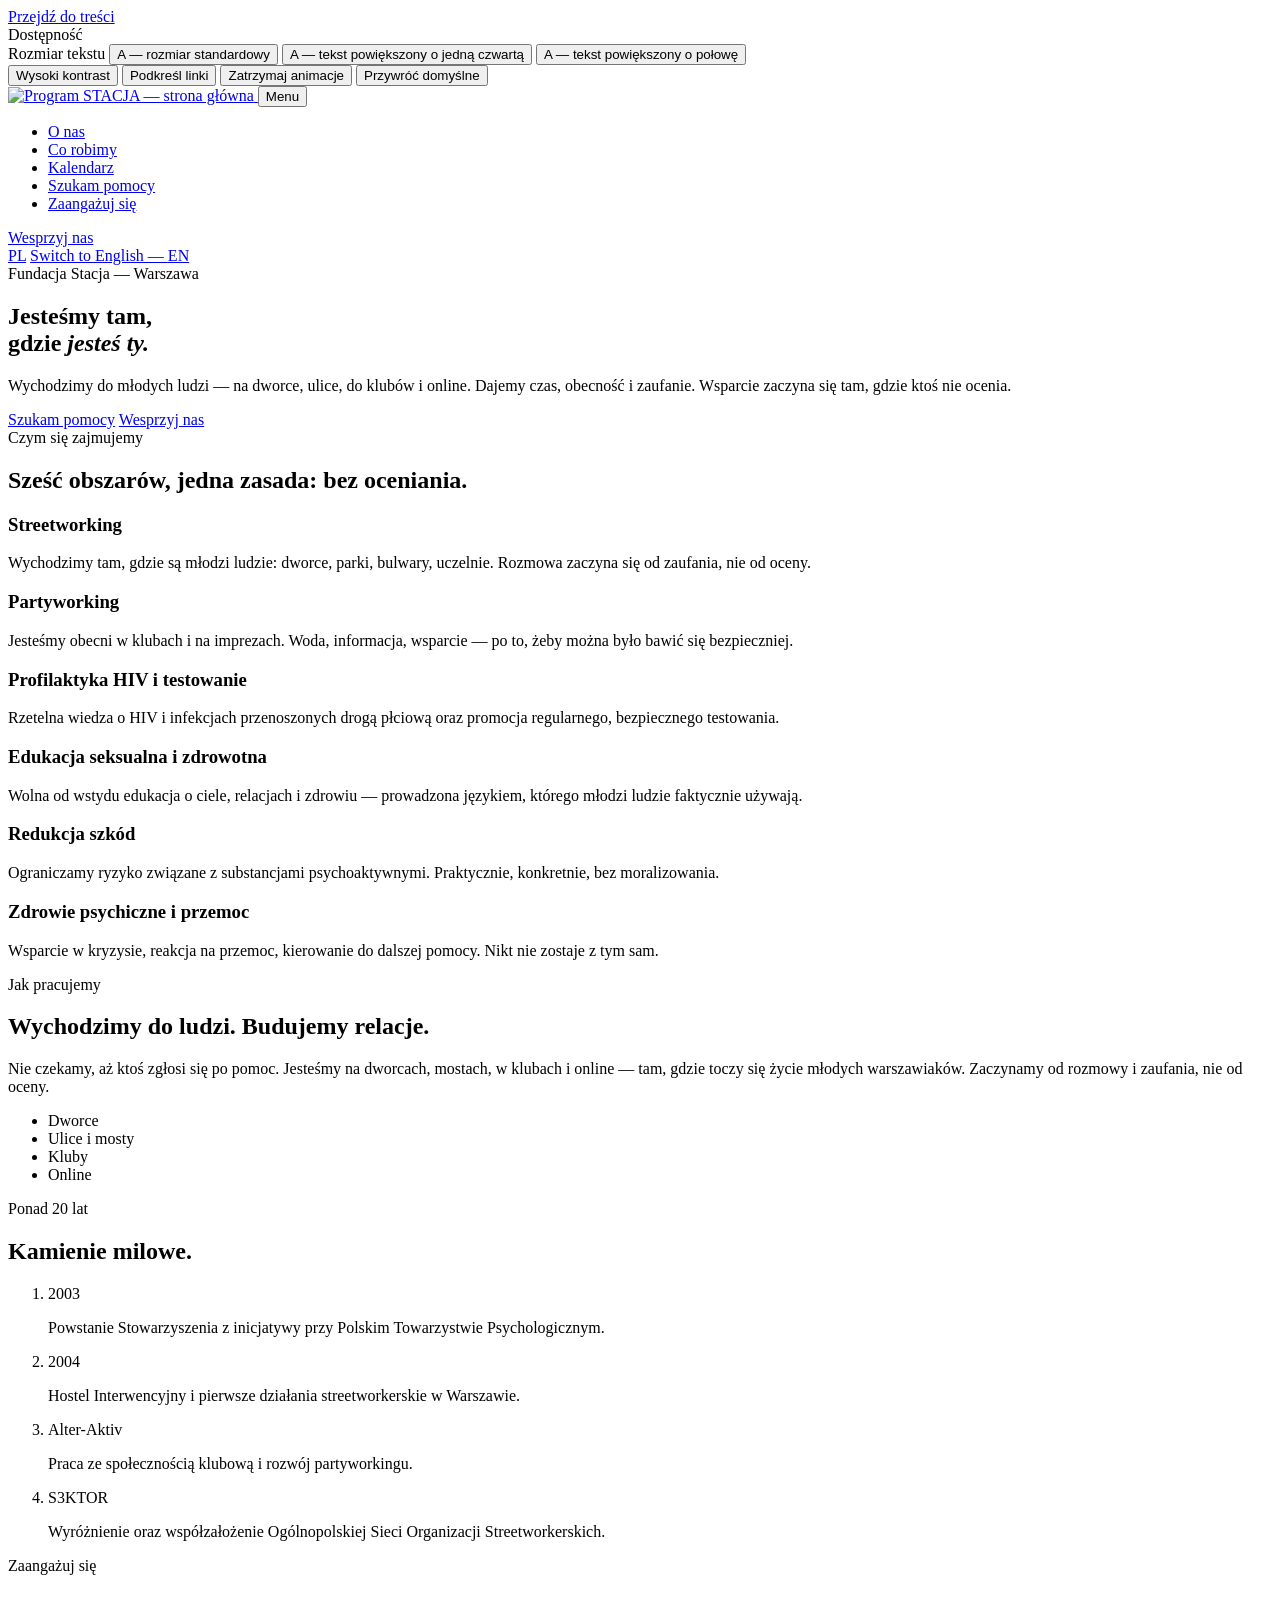
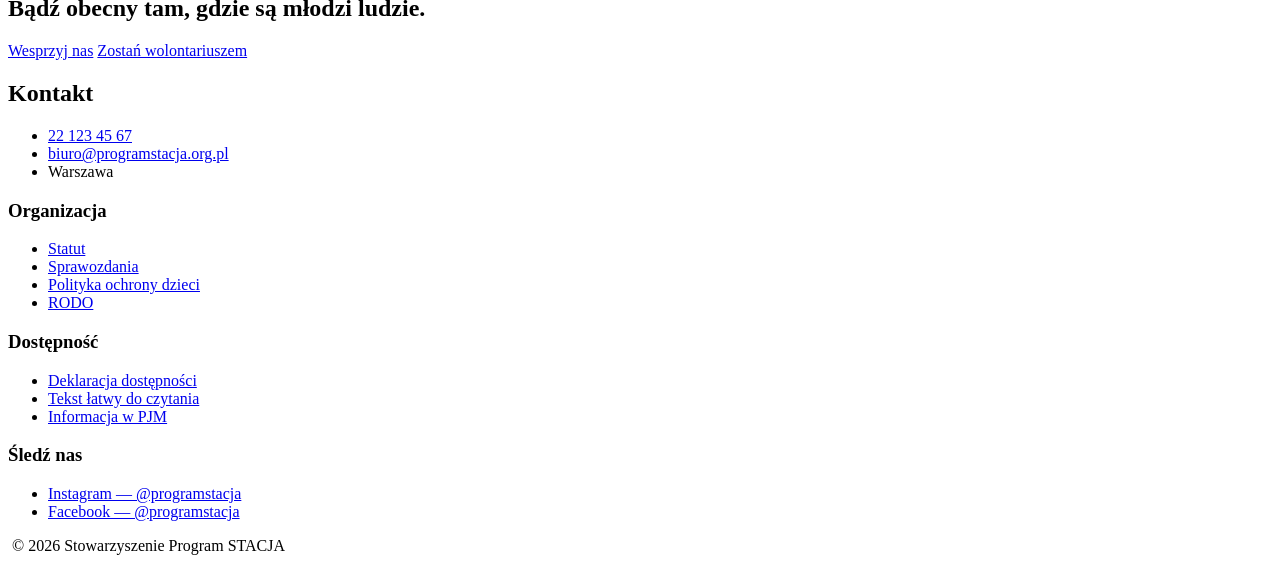
==== index.html @ 79e0caff "Add files via upload" ====
<!DOCTYPE html>
<html lang="pl">
<head>
<meta charset="utf-8">
<meta name="viewport" content="width=device-width, initial-scale=1">
<title>Program STACJA — jesteśmy tam, gdzie jesteś ty</title>
<meta name="description" content="Stowarzyszenie Program STACJA. Streetworking, partyworking i wsparcie młodych ludzi w Warszawie od 2003 roku. Bez oceniania.">
<link rel="stylesheet" href="assets/css/stacja.css">
</head>
<body>

<a class="skip" href="#main">Przejdź do treści</a>

<!-- ===== Pasek dostępności ===== -->
<div class="a11y">
  <div class="a11y__inner">
    <span class="a11y__label" id="a11y-label">Dostępność</span>

    <div class="a11y__group" role="group" aria-labelledby="a11y-size-label">
      <span class="sr-only" id="a11y-size-label">Rozmiar tekstu</span>
      <button type="button" class="a11y__btn a11y__btn--a1" data-a11y-size="1" aria-pressed="true">A<span class="sr-only"> — rozmiar standardowy</span></button>
      <button type="button" class="a11y__btn a11y__btn--a2" data-a11y-size="2" aria-pressed="false">A<span class="sr-only"> — tekst powiększony o jedną czwartą</span></button>
      <button type="button" class="a11y__btn a11y__btn--a3" data-a11y-size="3" aria-pressed="false">A<span class="sr-only"> — tekst powiększony o połowę</span></button>
    </div>

    <div class="a11y__group">
      <button type="button" class="a11y__btn" data-a11y="contrast" aria-pressed="false">Wysoki kontrast</button>
      <button type="button" class="a11y__btn" data-a11y="underline" aria-pressed="false">Podkreśl linki</button>
      <button type="button" class="a11y__btn" data-a11y="motion" aria-pressed="false">Zatrzymaj animacje</button>
      <button type="button" class="a11y__btn" data-a11y="reset">Przywróć domyślne</button>
    </div>
  </div>
</div>

<!-- ===== Nawigacja ===== -->
<header>
<nav class="nav" aria-label="Nawigacja główna">
  <div class="nav__inner">
    <a class="nav__brand" href="index.html">
      <img src="assets/img/logo-stacja.png" alt="Program STACJA — strona główna">
    </a>

    <button type="button" class="nav__toggle" aria-expanded="false" aria-controls="nav-panel">
      <span class="bars" aria-hidden="true"></span>
      <span class="nav__toggle-text">Menu</span>
    </button>

    <div class="nav__panel" id="nav-panel">
      <ul class="nav__list">
        <li><a class="nav__link" href="index.html" aria-current="page">O nas</a></li>
        <li><a class="nav__link" href="index.html#obszary">Co robimy</a></li>
        <li><a class="nav__link" href="kalendarz.html">Kalendarz</a></li>
        <li><a class="nav__link" href="szukam-pomocy.html">Szukam pomocy</a></li>
        <li><a class="nav__link" href="wesprzyj.html">Zaangażuj się</a></li>
      </ul>
      <div class="nav__extras">
        <a class="btn btn--fill" href="wesprzyj.html">Wesprzyj nas</a>
        <div class="lang">
          <a href="#" aria-current="true" lang="pl">PL</a>
          <a href="#" lang="en" hreflang="en"><span class="sr-only">Switch to English — </span>EN</a>
        </div>
      </div>
    </div>
  </div>
</nav>
</header>

<main id="main">

<!-- ===== Hero ===== -->
<section class="hero">
  <div class="hero__media">
    <div class="hero__photo" role="img" aria-label="Portret młodej osoby patrzącej w bok"></div>
    <div class="hero__fade" aria-hidden="true"></div>
  </div>
  <div class="hero__inner">
    <div class="hero__text">
      <span class="eyebrow eyebrow--on-dark">Fundacja Stacja — Warszawa</span>
      <h1>Jesteśmy tam,<br>gdzie <em>jesteś&nbsp;ty.</em></h1>
      <p class="hero__lead">Wychodzimy do młodych ludzi — na dworce, ulice, do klubów i online. Dajemy czas, obecność i zaufanie. Wsparcie zaczyna się tam, gdzie ktoś nie ocenia.</p>
      <div class="hero__cta">
        <a class="btn btn--fill btn--lg" href="szukam-pomocy.html">Szukam pomocy</a>
        <a class="btn btn--ghost-dark btn--lg" href="wesprzyj.html">Wesprzyj nas</a>
      </div>
    </div>
  </div>
</section>

<!-- ===== Obszary działań ===== -->
<section class="section" id="obszary" aria-labelledby="obszary-h">
  <div class="wrap">
    <div class="section__head">
      <span class="eyebrow">Czym się zajmujemy</span>
      <h2 id="obszary-h">Sześć obszarów, jedna zasada: bez oceniania.</h2>
    </div>

    <div class="rows">
      <article class="row">
        <h3>Streetworking</h3>
        <p>Wychodzimy tam, gdzie są młodzi ludzie: dworce, parki, bulwary, uczelnie. Rozmowa zaczyna się od zaufania, nie od oceny.</p>
      </article>
      <article class="row">
        <h3>Partyworking</h3>
        <p>Jesteśmy obecni w klubach i na imprezach. Woda, informacja, wsparcie — po to, żeby można było bawić się bezpieczniej.</p>
      </article>
      <article class="row">
        <h3>Profilaktyka HIV i testowanie</h3>
        <p>Rzetelna wiedza o HIV i infekcjach przenoszonych drogą płciową oraz promocja regularnego, bezpiecznego testowania.</p>
      </article>
      <article class="row">
        <h3>Edukacja seksualna i zdrowotna</h3>
        <p>Wolna od wstydu edukacja o ciele, relacjach i zdrowiu — prowadzona językiem, którego młodzi ludzie faktycznie używają.</p>
      </article>
      <article class="row">
        <h3>Redukcja szkód</h3>
        <p>Ograniczamy ryzyko związane z substancjami psychoaktywnymi. Praktycznie, konkretnie, bez moralizowania.</p>
      </article>
      <article class="row">
        <h3>Zdrowie psychiczne i przemoc</h3>
        <p>Wsparcie w kryzysie, reakcja na przemoc, kierowanie do dalszej pomocy. Nikt nie zostaje z tym sam.</p>
      </article>
    </div>
  </div>
</section>

<!-- ===== Jak pracujemy ===== -->
<section class="band" aria-labelledby="jak-h">
  <div class="band__photo" role="img" aria-label="Edukatorzy STACJI podczas pracy w terenie na moście, w tle panorama Warszawy"></div>
  <div class="band__veil" aria-hidden="true"></div>
  <div class="band__inner">
    <div class="band__plate">
      <span class="eyebrow eyebrow--on-dark">Jak pracujemy</span>
      <h2 id="jak-h">Wychodzimy do ludzi. Budujemy relacje.</h2>
      <p>Nie czekamy, aż ktoś zgłosi się po pomoc. Jesteśmy na dworcach, mostach, w klubach i online — tam, gdzie toczy się życie młodych warszawiaków. Zaczynamy od rozmowy i zaufania, nie od oceny.</p>
      <ul class="tags" aria-label="Miejsca, w których pracujemy">
        <li class="tag">Dworce</li>
        <li class="tag">Ulice i mosty</li>
        <li class="tag">Kluby</li>
        <li class="tag">Online</li>
      </ul>
    </div>
  </div>
</section>

<!-- ===== Ponad 20 lat ===== -->
<section class="section section--warm" aria-labelledby="lata-h">
  <div class="wrap">
    <div class="section__head">
      <span class="eyebrow">Ponad 20 lat</span>
      <h2 id="lata-h">Kamienie milowe.</h2>
    </div>
    <ol class="stats">
      <li class="stat">
        <div class="stat__n">2003</div>
        <p class="stat__d">Powstanie Stowarzyszenia z inicjatywy przy Polskim Towarzystwie Psychologicznym.</p>
      </li>
      <li class="stat">
        <div class="stat__n">2004</div>
        <p class="stat__d">Hostel Interwencyjny i pierwsze działania streetworkerskie w Warszawie.</p>
      </li>
      <li class="stat">
        <div class="stat__n">Alter-Aktiv</div>
        <p class="stat__d">Praca ze społecznością klubową i rozwój partyworkingu.</p>
      </li>
      <li class="stat">
        <div class="stat__n">S3KTOR</div>
        <p class="stat__d">Wyróżnienie oraz współzałożenie Ogólnopolskiej Sieci Organizacji Streetworkerskich.</p>
      </li>
    </ol>
  </div>
</section>

<!-- ===== CTA ===== -->
<section class="section cta" aria-labelledby="cta-h">
  <div class="wrap">
    <span class="eyebrow">Zaangażuj się</span>
    <h2 id="cta-h">Bądź obecny tam, gdzie są młodzi ludzie.</h2>
    <div class="hero__cta">
      <a class="btn btn--fill btn--lg" href="wesprzyj.html">Wesprzyj nas</a>
      <a class="btn btn--ghost btn--lg" href="wesprzyj.html#wolontariat">Zostań wolontariuszem</a>
    </div>
  </div>
</section>

</main>

<!-- ===== Stopka ===== -->
<footer class="foot">
  <div class="wrap">
    <div class="foot__grid">
      <div>
        <h2>Kontakt</h2>
        <ul class="foot__links">
          <li><a href="tel:+48221234567">22 123 45 67</a></li>
          <li><a href="mailto:biuro@programstacja.org.pl">biuro@programstacja.org.pl</a></li>
          <li>Warszawa</li>
        </ul>
      </div>
      <div>
        <h3>Organizacja</h3>
        <ul class="foot__links">
          <li><a href="#">Statut</a></li>
          <li><a href="#">Sprawozdania</a></li>
          <li><a href="#">Polityka ochrony dzieci</a></li>
          <li><a href="#">RODO</a></li>
        </ul>
      </div>
      <div>
        <h3>Dostępność</h3>
        <ul class="foot__links">
          <li><a href="#">Deklaracja dostępności</a></li>
          <li><a href="szukam-pomocy.html#etr">Tekst łatwy do czytania</a></li>
          <li><a href="szukam-pomocy.html#pjm">Informacja w PJM</a></li>
        </ul>
      </div>
      <div>
        <h3>Śledź nas</h3>
        <ul class="foot__links">
          <li><a href="#">Instagram — @programstacja</a></li>
          <li><a href="#">Facebook — @programstacja</a></li>
        </ul>
      </div>
    </div>

    <div class="foot__bar">
      <img class="foot__logo" src="assets/img/logo-stacja.png" alt="">
      <span>© 2026 Stowarzyszenie Program STACJA</span>
    </div>
  </div>
</footer>

<script src="assets/js/stacja.js"></script>
</body>
</html>
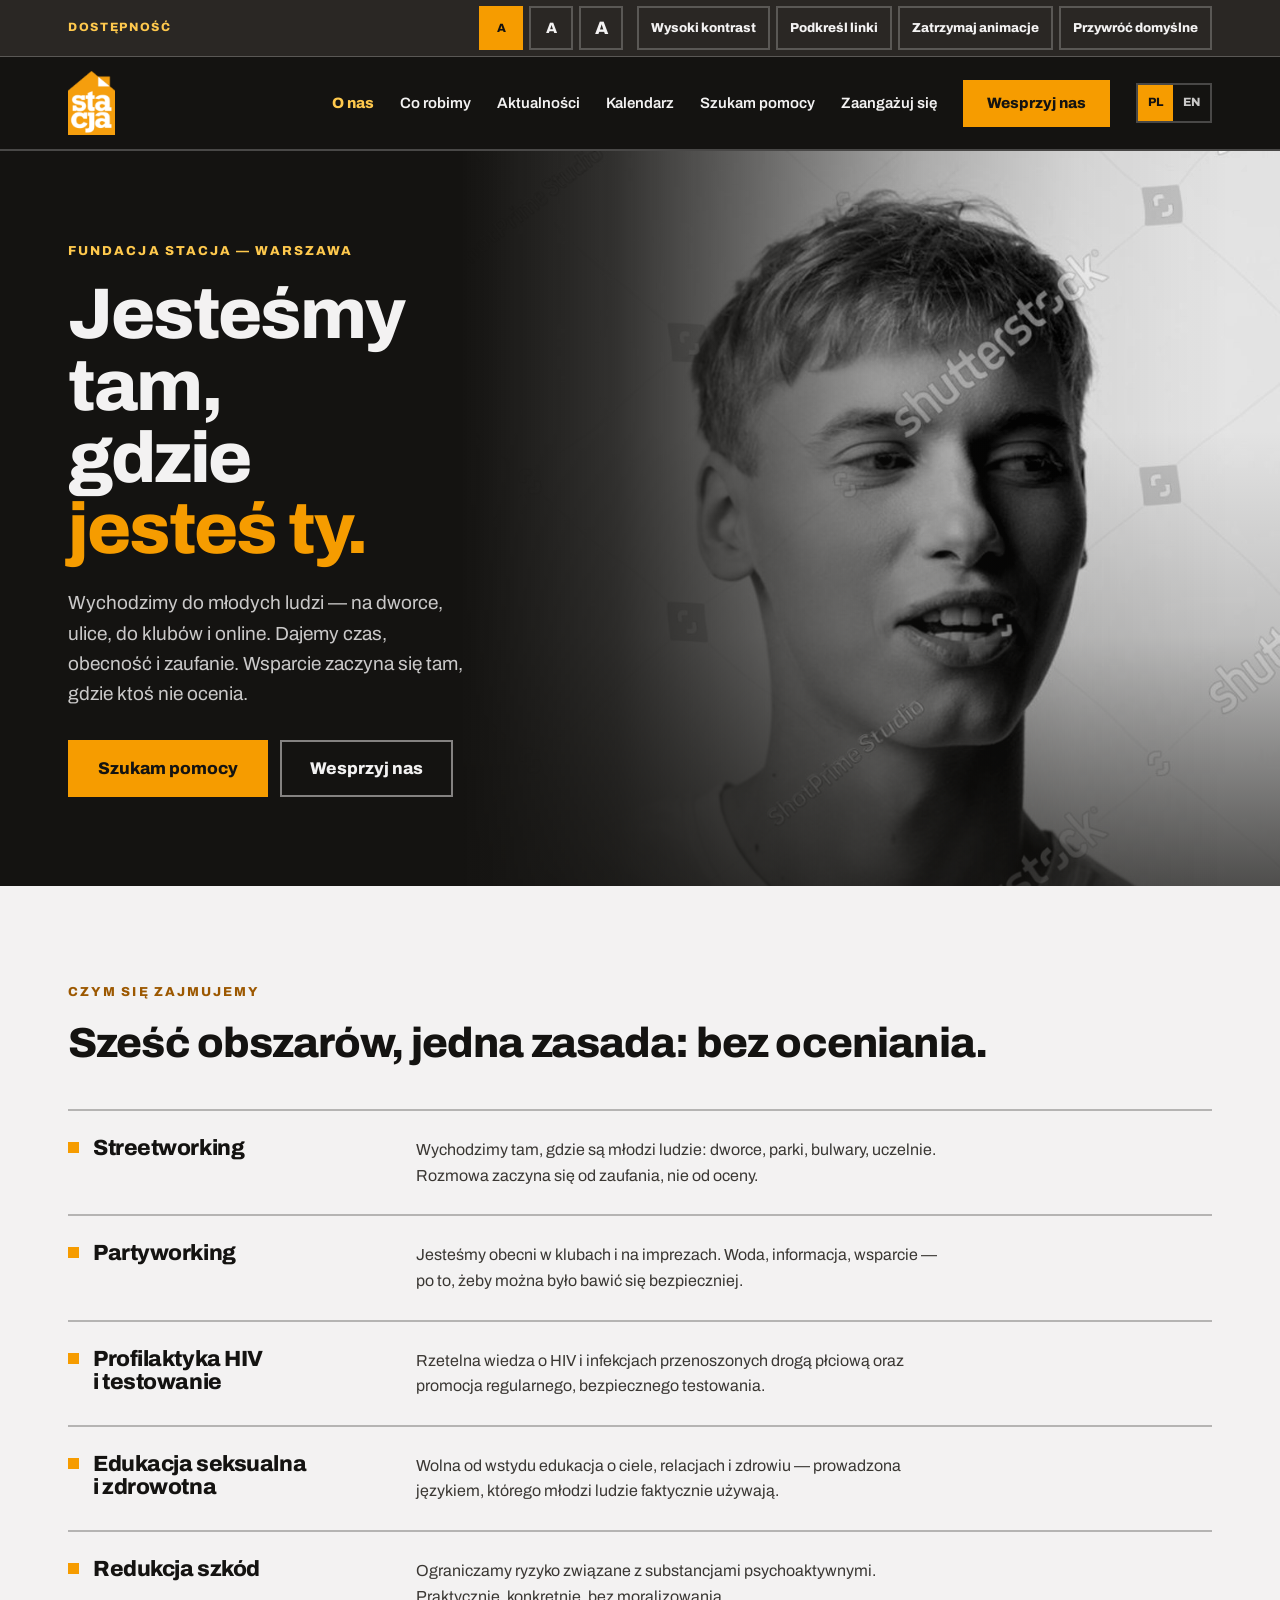
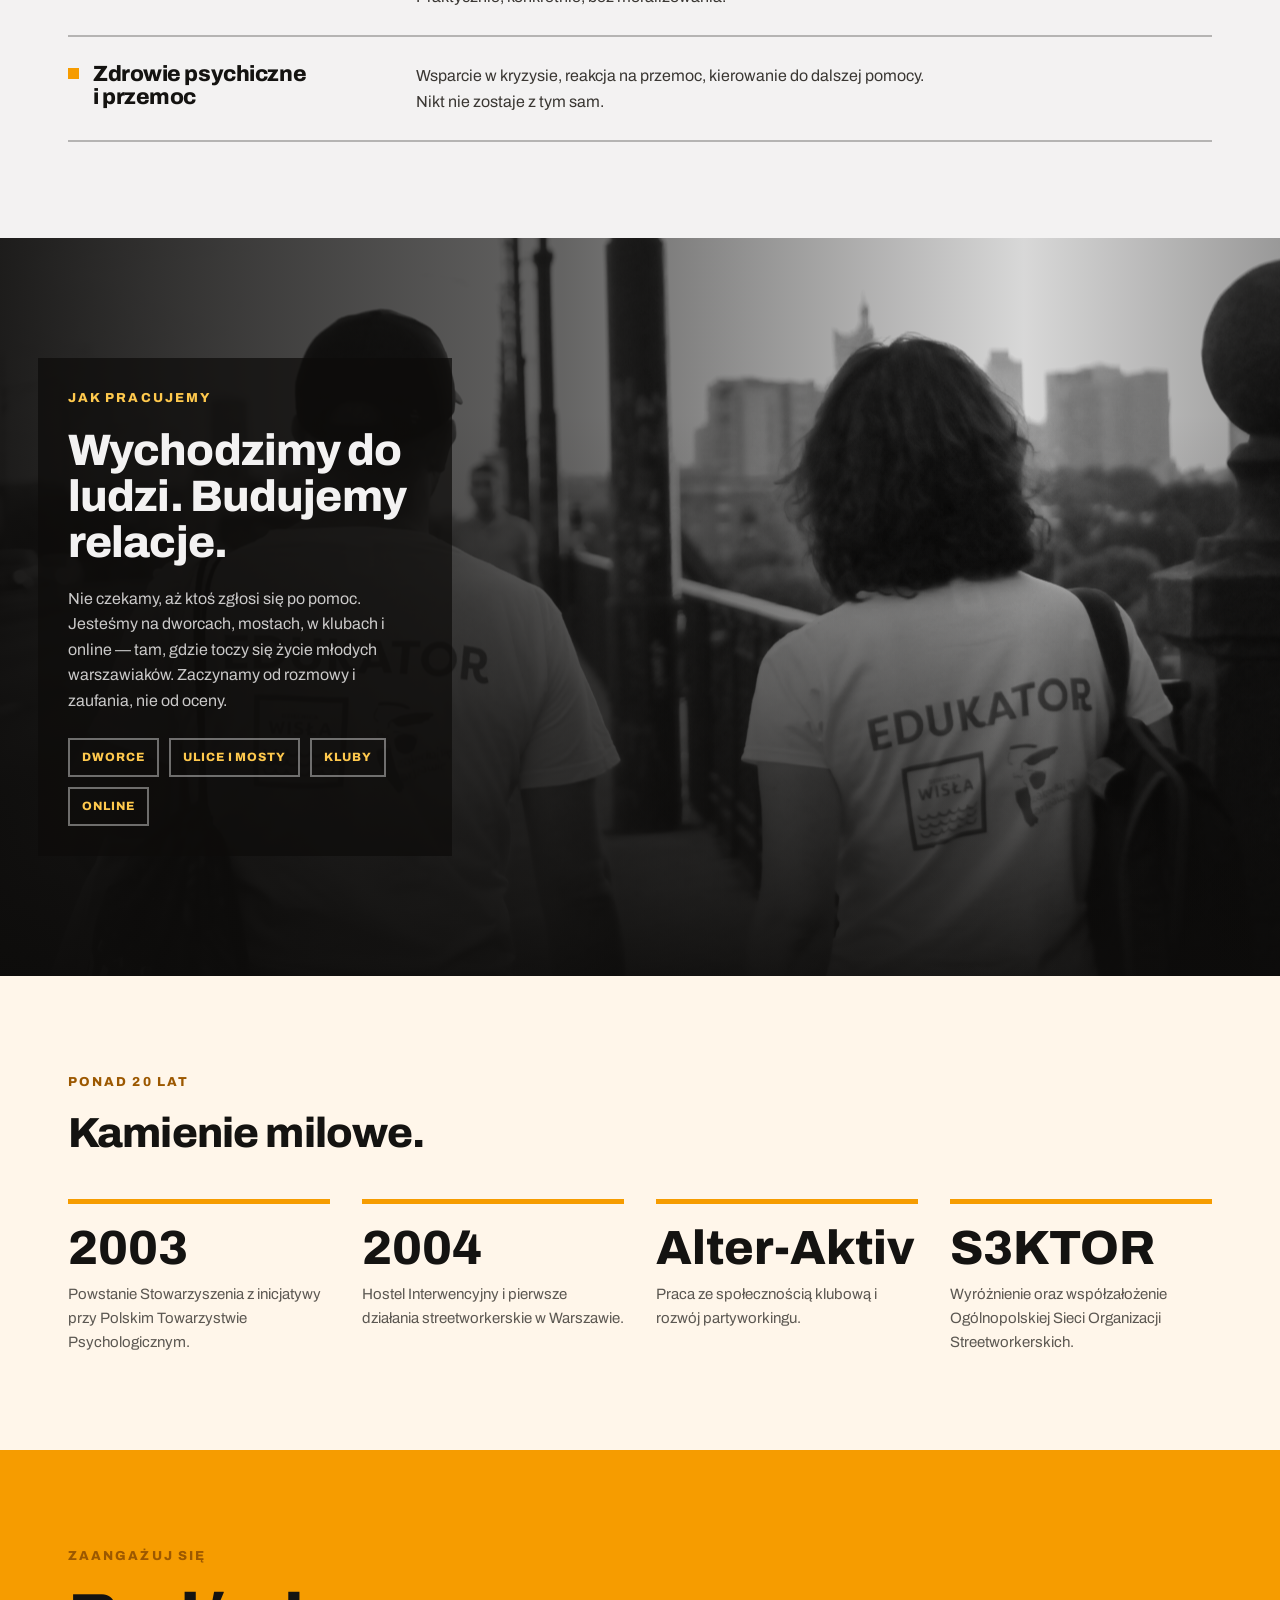
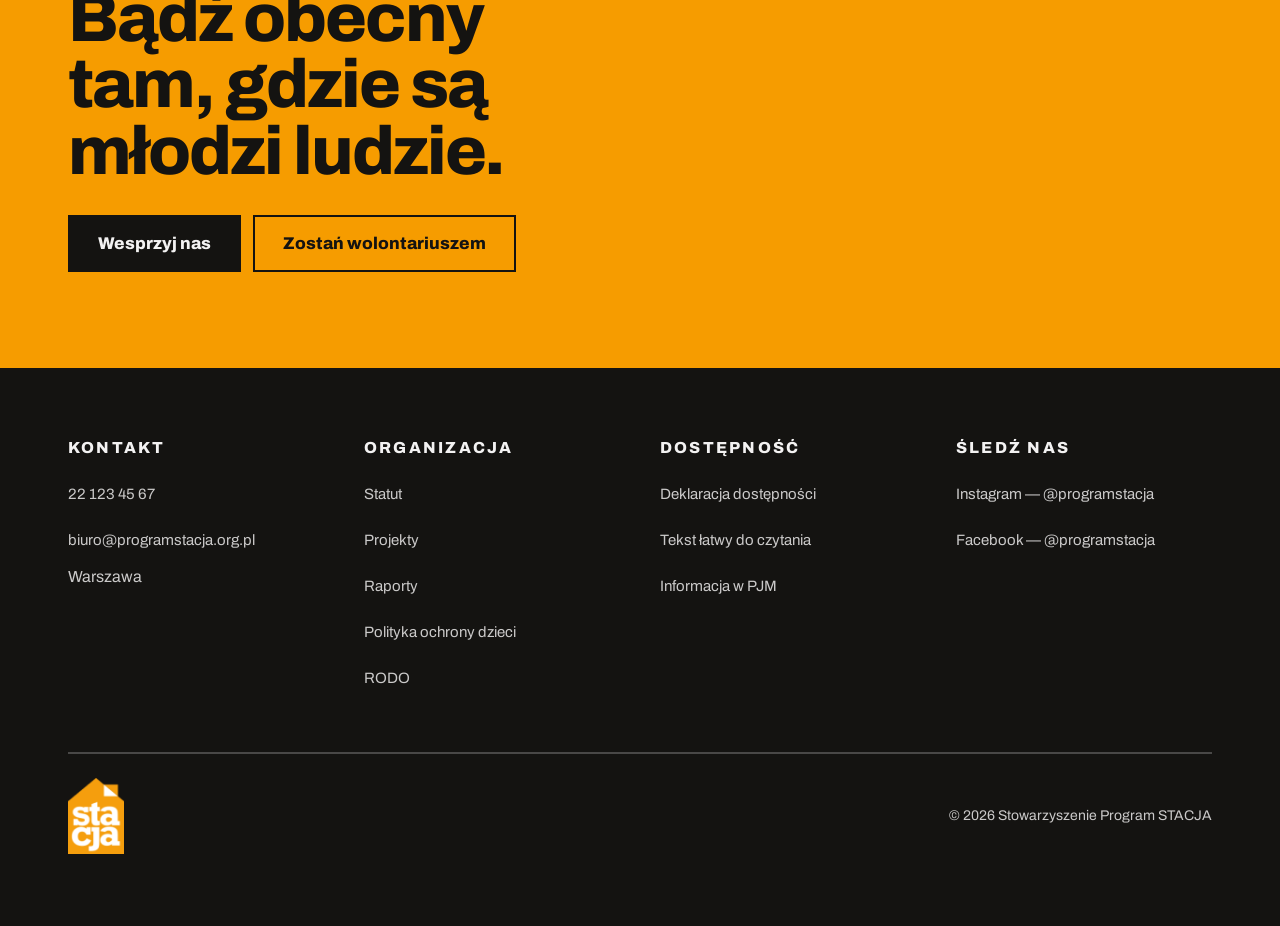
==== commit 18bbb15b: "Aktualnosci, Raporty i Projekty w stopce, stabilna wysokosc hero" ====
--- a/index.html
+++ b/index.html
@@ -49,6 +49,7 @@
       <ul class="nav__list">
         <li><a class="nav__link" href="index.html" aria-current="page">O nas</a></li>
         <li><a class="nav__link" href="index.html#obszary">Co robimy</a></li>
+        <li><a class="nav__link" href="aktualnosci.html">Aktualności</a></li>
         <li><a class="nav__link" href="kalendarz.html">Kalendarz</a></li>
         <li><a class="nav__link" href="szukam-pomocy.html">Szukam pomocy</a></li>
         <li><a class="nav__link" href="wesprzyj.html">Zaangażuj się</a></li>
@@ -200,7 +201,8 @@
         <h3>Organizacja</h3>
         <ul class="foot__links">
           <li><a href="#">Statut</a></li>
-          <li><a href="#">Sprawozdania</a></li>
+          <li><a href="#">Projekty</a></li>
+          <li><a href="#">Raporty</a></li>
           <li><a href="#">Polityka ochrony dzieci</a></li>
           <li><a href="#">RODO</a></li>
         </ul>
--- a/assets/css/stacja.css
+++ b/assets/css/stacja.css
@@ -0,0 +1,663 @@
+@font-face{font-family:'Archivo';font-style:normal;font-weight:400;font-display:swap;src:url([data-uri]) format('woff2');unicode-range:U+0100-02BA,U+0304-0308,U+0329,U+1E00-1E9F,U+1EF2-1EFF,U+2020,U+20A0-20AB,U+2113,U+2C60-2C7F,U+A720-A7FF;}
+@font-face{font-family:'Archivo';font-style:normal;font-weight:400;font-display:swap;src:url([data-uri]) format('woff2');unicode-range:U+0000-00FF,U+0131,U+0152-0153,U+02BB-02BC,U+2000-206F,U+2074,U+20AC,U+2122,U+2191,U+2193,U+2212,U+2215;}
+@font-face{font-family:'Archivo';font-style:normal;font-weight:600;font-display:swap;src:url([data-uri]) format('woff2');unicode-range:U+0100-02BA,U+0304-0308,U+0329,U+1E00-1E9F,U+1EF2-1EFF,U+2020,U+20A0-20AB,U+2113,U+2C60-2C7F,U+A720-A7FF;}
+@font-face{font-family:'Archivo';font-style:normal;font-weight:600;font-display:swap;src:url([data-uri]) format('woff2');unicode-range:U+0000-00FF,U+0131,U+0152-0153,U+02BB-02BC,U+2000-206F,U+2074,U+20AC,U+2122,U+2191,U+2193,U+2212,U+2215;}
+@font-face{font-family:'Archivo';font-style:normal;font-weight:800;font-display:swap;src:url([data-uri]) format('woff2');unicode-range:U+0100-02BA,U+0304-0308,U+0329,U+1E00-1E9F,U+1EF2-1EFF,U+2020,U+20A0-20AB,U+2113,U+2C60-2C7F,U+A720-A7FF;}
+@font-face{font-family:'Archivo';font-style:normal;font-weight:800;font-display:swap;src:url([data-uri]) format('woff2');unicode-range:U+0000-00FF,U+0131,U+0152-0153,U+02BB-02BC,U+2000-206F,U+2074,U+20AC,U+2122,U+2191,U+2193,U+2212,U+2215;}
+
+@charset "UTF-8";
+/* ==========================================================================
+   Program STACJA — arkusz główny
+   Kierunek 2a: ciemny hero na zdjęciu, siatka Modernist, akcent z logo.
+   Kolory wyprowadzone z logo: #F69C00.
+   ========================================================================== */
+
+/* --------------------------------------------------------------------------
+   1. TOKENY
+   -------------------------------------------------------------------------- */
+:root {
+  /* Neutralne */
+  --ink:        #141311;
+  --ink-soft:   #2A2724;
+  --paper:      #F3F2F2;
+  --paper-warm: #FFF6EA;
+
+  /* Marka — wyprowadzone z logo #F69C00 */
+  --brand:      #F69C00; /* wypełnienia; ciemny tekst na nim = 8,67:1 */
+  --brand-deep: #9C5800; /* tekst na jasnym tle = 4,94:1 */
+  --brand-lift: #FFC94D; /* tekst na ciemnym tle = 12,3:1 */
+  --brand-hi:   #FFB338; /* hover na wypełnieniach */
+
+  /* Tekst */
+  --tx-strong:  var(--ink);
+  --tx-body:    #3A3733;
+  --tx-quiet:   #5C5852;
+  --tx-on-dark: #F3F2F2;
+  --tx-on-dark-quiet: rgba(243,242,242,.82);
+
+  /* Linie */
+  --rule:       rgba(20,19,17,.28);
+  --rule-soft:  rgba(20,19,17,.14);
+  --rule-dark:  rgba(243,242,242,.24);
+
+  /* Typografia */
+  --font: "Archivo", ui-sans-serif, system-ui, "Segoe UI", Roboto, sans-serif;
+  --scale: 1; /* sterowane paskiem dostępności */
+
+  /* Rytm */
+  --gutter: clamp(20px, 5vw, 48px);
+  --section-y: clamp(56px, 9vw, 96px);
+  --maxw: 1240px;
+
+  /* Focus */
+  --focus: var(--brand-lift);
+  --focus-dark: var(--brand-deep);
+}
+
+/* --------------------------------------------------------------------------
+   2. RESET / BAZA
+   -------------------------------------------------------------------------- */
+*, *::before, *::after { box-sizing: border-box; }
+
+html {
+  font-size: calc(100% * var(--scale));
+  -webkit-text-size-adjust: 100%;
+  scroll-behavior: smooth;
+}
+
+body {
+  margin: 0;
+  background: var(--paper);
+  color: var(--tx-body);
+  font-family: var(--font);
+  font-size: 1rem;
+  line-height: 1.6;
+  font-synthesis-weight: none;
+  -webkit-font-smoothing: antialiased;
+}
+
+img { max-width: 100%; display: block; height: auto; }
+
+h1, h2, h3, h4 {
+  color: var(--tx-strong);
+  font-weight: 800;
+  letter-spacing: -.02em;
+  line-height: 1.05;
+  margin: 0;
+  text-wrap: balance;
+}
+
+p { margin: 0; text-wrap: pretty; }
+
+a { color: var(--brand-deep); }
+
+.wrap { max-width: var(--maxw); margin-inline: auto; padding-inline: var(--gutter); }
+
+/* --------------------------------------------------------------------------
+   3. DOSTĘPNOŚĆ — fundament
+   -------------------------------------------------------------------------- */
+
+/* Widoczny focus. Na jasnym tle ciemny, na ciemnym jasny. */
+:where(a, button, input, select, textarea, summary, [tabindex]):focus-visible {
+  outline: 3px solid var(--focus-dark);
+  outline-offset: 3px;
+  border-radius: 2px;
+}
+.is-dark :where(a, button, input, select, textarea, summary, [tabindex]):focus-visible,
+.hero :where(a, button):focus-visible {
+  outline-color: var(--focus);
+}
+
+/* Link pomijający nawigację — pierwszy Tab na stronie. */
+.skip {
+  position: absolute;
+  left: var(--gutter);
+  top: -100px;
+  z-index: 999;
+  background: var(--ink);
+  color: var(--tx-on-dark);
+  font-weight: 800;
+  padding: 14px 20px;
+  text-decoration: none;
+  transition: top .15s ease;
+}
+.skip:focus { top: 12px; }
+
+/* Treść tylko dla czytników ekranu. */
+.sr-only {
+  position: absolute !important;
+  width: 1px; height: 1px;
+  padding: 0; margin: -1px;
+  overflow: hidden;
+  clip: rect(0 0 0 0);
+  clip-path: inset(50%);
+  white-space: nowrap;
+  border: 0;
+}
+
+/* Minimalny cel dotykowy 44×44 wg WCAG 2.5.8. */
+.btn, .nav__link, .a11y__btn, .nav__toggle, .foot__links a {
+  min-height: 44px;
+  display: inline-flex;
+  align-items: center;
+}
+
+/* Ograniczenie ruchu — systemowe i z paska dostępności. */
+@media (prefers-reduced-motion: reduce) {
+  *, *::before, *::after {
+    animation-duration: .001ms !important;
+    animation-iteration-count: 1 !important;
+    transition-duration: .001ms !important;
+    scroll-behavior: auto !important;
+  }
+}
+body.no-motion *, body.no-motion *::before, body.no-motion *::after {
+  animation: none !important;
+  transition: none !important;
+  scroll-behavior: auto !important;
+}
+
+/* Podkreślanie wszystkich linków w treści. */
+body.underline-links a { text-decoration: underline !important; text-underline-offset: 3px; }
+
+/* --------------------------------------------------------------------------
+   4. TRYB WYSOKIEGO KONTRASTU (czarno-żółty, standard PL)
+   -------------------------------------------------------------------------- */
+body.contrast {
+  --ink: #000000;
+  --ink-soft: #000000;
+  --paper: #000000;
+  --paper-warm: #000000;
+  --brand: #FFFF00;
+  --brand-deep: #FFFF00;
+  --brand-lift: #FFFF00;
+  --brand-hi: #FFFFFF;
+  --tx-strong: #FFFF00;
+  --tx-body: #FFFFFF;
+  --tx-quiet: #FFFFFF;
+  --tx-on-dark: #FFFFFF;
+  --tx-on-dark-quiet: #FFFFFF;
+  --rule: #FFFF00;
+  --rule-soft: #FFFF00;
+  --rule-dark: #FFFF00;
+  --focus: #FFFFFF;
+  --focus-dark: #FFFFFF;
+  background: #000;
+}
+body.contrast .hero__photo,
+body.contrast .band__photo { display: none; }
+body.contrast .hero__veil,
+body.contrast .band__veil { background: #000 !important; }
+body.contrast .btn--fill { background: #FFFF00; color: #000; border-color: #FFFF00; }
+body.contrast .btn--ghost { color: #FFFF00; border-color: #FFFF00; }
+body.contrast img { filter: none; }
+body.contrast .card,
+body.contrast .step,
+body.contrast .help { background: #000; border: 2px solid #FFFF00; }
+
+/* --------------------------------------------------------------------------
+   5. PASEK DOSTĘPNOŚCI
+   -------------------------------------------------------------------------- */
+.a11y {
+  background: var(--ink-soft);
+  color: var(--tx-on-dark);
+  border-bottom: 1px solid var(--rule-dark);
+}
+.a11y__inner {
+  max-width: var(--maxw);
+  margin-inline: auto;
+  padding: 6px var(--gutter);
+  display: flex;
+  align-items: center;
+  gap: 8px 14px;
+  flex-wrap: wrap;
+}
+.a11y__label {
+  font-size: .75rem;
+  letter-spacing: .14em;
+  text-transform: uppercase;
+  font-weight: 800;
+  color: var(--brand-lift);
+  margin-right: auto;
+}
+.a11y__group { display: flex; gap: 6px; align-items: center; }
+.a11y__btn {
+  background: transparent;
+  color: var(--tx-on-dark);
+  border: 2px solid var(--rule-dark);
+  font: 700 .8125rem/1 var(--font);
+  padding: 8px 12px;
+  cursor: pointer;
+  min-width: 44px;
+  justify-content: center;
+}
+.a11y__btn:hover { border-color: var(--brand-lift); color: var(--brand-lift); }
+.a11y__btn[aria-pressed="true"] {
+  background: var(--brand);
+  border-color: var(--brand);
+  color: var(--ink);
+}
+.a11y__btn--a1 { font-size: .75rem; }
+.a11y__btn--a2 { font-size: .9375rem; }
+.a11y__btn--a3 { font-size: 1.125rem; }
+
+/* --------------------------------------------------------------------------
+   6. NAWIGACJA
+   -------------------------------------------------------------------------- */
+.nav {
+  background: var(--ink);
+  border-bottom: 2px solid var(--rule-dark);
+  position: relative;
+  z-index: 20;
+}
+.nav__inner {
+  max-width: var(--maxw);
+  margin-inline: auto;
+  padding: 14px var(--gutter);
+  display: flex;
+  align-items: center;
+  gap: 8px 26px;
+}
+.nav__brand { margin-right: auto; display: flex; align-items: center; }
+.nav__brand img { height: 64px; width: auto; }
+.nav__list {
+  display: flex;
+  align-items: center;
+  gap: 26px;
+  list-style: none;
+  margin: 0;
+  padding: 0;
+}
+.nav__link {
+  color: var(--tx-on-dark);
+  text-decoration: none;
+  font-size: .9375rem;
+  font-weight: 600;
+}
+.nav__link:hover { color: var(--brand-lift); text-decoration: underline; text-underline-offset: 5px; }
+.nav__link[aria-current="page"] {
+  color: var(--brand-lift);
+  font-weight: 800;
+}
+.lang {
+  display: flex;
+  border: 2px solid var(--rule-dark);
+  font-weight: 800;
+  font-size: .75rem;
+}
+.lang a { padding: 8px 10px; text-decoration: none; color: var(--tx-on-dark-quiet); }
+.lang a[aria-current="true"] { background: var(--brand); color: var(--ink); }
+.nav__toggle {
+  display: none;
+  background: transparent;
+  border: 2px solid var(--rule-dark);
+  color: var(--tx-on-dark);
+  font: 800 .875rem/1 var(--font);
+  padding: 10px 14px;
+  cursor: pointer;
+  gap: 10px;
+}
+.nav__toggle .bars { width: 18px; height: 2px; background: currentColor; box-shadow: 0 6px 0 currentColor, 0 -6px 0 currentColor; }
+
+@media (max-width: 900px) {
+  .nav__toggle { display: inline-flex; }
+  .nav__panel {
+    display: none;
+    position: absolute;
+    inset-inline: 0;
+    top: 100%;
+    background: var(--ink);
+    border-bottom: 2px solid var(--rule-dark);
+    padding: 8px var(--gutter) 24px;
+  }
+  .nav__panel.open { display: block; }
+  .nav__list { flex-direction: column; align-items: stretch; gap: 0; }
+  .nav__list li { border-top: 1px solid var(--rule-dark); }
+  .nav__link { padding: 14px 0; width: 100%; font-size: 1.0625rem; }
+  .nav__extras { display: flex; gap: 14px; align-items: center; margin-top: 20px; flex-wrap: wrap; }
+}
+@media (min-width: 901px) {
+  .nav__panel { display: contents; }
+  .nav__extras { display: contents; }
+}
+
+/* --------------------------------------------------------------------------
+   7. PRZYCISKI
+   -------------------------------------------------------------------------- */
+.btn {
+  font: 800 .9375rem/1 var(--font);
+  padding: 14px 22px;
+  text-decoration: none;
+  border: 2px solid transparent;
+  cursor: pointer;
+  transition: background .15s ease, color .15s ease, border-color .15s ease;
+}
+.btn--fill { background: var(--brand); color: var(--ink); border-color: var(--brand); }
+.btn--fill:hover { background: var(--brand-hi); border-color: var(--brand-hi); }
+.btn--ghost-dark { background: transparent; color: var(--tx-on-dark); border-color: rgba(243,242,242,.5); }
+.btn--ghost-dark:hover { border-color: var(--brand-lift); color: var(--brand-lift); }
+.btn--ghost { background: transparent; color: var(--ink); border-color: var(--ink); }
+.btn--ghost:hover { background: var(--ink); color: var(--paper); }
+.btn--lg { font-size: 1.0625rem; padding: 18px 28px; }
+
+/* --------------------------------------------------------------------------
+   8. HERO — zdjęcie na całą szerokość, miękkie zejście w czerń
+   -------------------------------------------------------------------------- */
+.hero { position: relative; background: var(--ink); overflow: hidden; }
+
+.hero__media { position: absolute; inset: 0; z-index: 0; }
+.hero__photo {
+  position: absolute;
+  inset: 0;
+  background-image: url("../img/hero-szeroki.jpg");
+  background-size: cover;
+  background-position: 50% 26%;
+  filter: grayscale(1) contrast(1.06);
+}
+.hero__photo--blisko { background-position: 54% 20%; }
+.hero__photo--teren  { background-image: url("../img/teren-szeroki.jpg"); background-position: 50% 46%; }
+
+/* Szerokie, wielostopniowe zejście — bez widocznej krawędzi.
+   Do 38 % pełna czerń (tam siedzi tekst), potem stopniowe rozjaśnianie. */
+.hero__fade {
+  position: absolute;
+  inset: 0;
+  background:
+    linear-gradient(90deg,
+      var(--ink) 0%,
+      var(--ink) 36%,
+      rgba(20,19,17,.86) 48%,
+      rgba(20,19,17,.58) 60%,
+      rgba(20,19,17,.28) 72%,
+      rgba(20,19,17,.08) 84%,
+      rgba(20,19,17,0) 96%),
+    linear-gradient(0deg,
+      rgba(20,19,17,.72) 0%,
+      rgba(20,19,17,.18) 34%,
+      rgba(20,19,17,0) 62%);
+}
+
+.hero__inner {
+  position: relative;
+  z-index: 1;
+  max-width: var(--maxw);
+  margin-inline: auto;
+  padding: clamp(48px, 7vw, 100px) var(--gutter);
+  min-height: 660px;
+  display: flex;
+  flex-direction: column;
+  justify-content: center;
+}
+.hero__text { max-width: 44ch; }
+
+.eyebrow {
+  display: block;
+  font-size: .8125rem;
+  letter-spacing: .16em;
+  text-transform: uppercase;
+  font-weight: 800;
+  color: var(--brand-deep);
+  margin-bottom: 18px;
+}
+.eyebrow--on-dark { color: var(--brand-lift); }
+
+.hero h1 {
+  color: var(--tx-on-dark);
+  font-size: clamp(2.25rem, 5.6vw, 4.5rem);
+  line-height: 1;
+  letter-spacing: -.03em;
+}
+.hero h1 em { font-style: normal; color: var(--brand); }
+.hero__lead {
+  color: var(--tx-on-dark-quiet);
+  font-size: clamp(1rem, 1.8vw, 1.1875rem);
+  margin-top: 22px;
+}
+.hero__cta { display: flex; gap: 12px; flex-wrap: wrap; margin-top: 30px; }
+
+/* Na wąskim ekranie kadr przesuwa się na twarz, a przyciemnienie idzie od dołu. */
+@media (max-width: 880px) {
+  .hero__photo { background-position: 66% 18%; }
+  .hero__photo--blisko { background-position: 70% 14%; }
+  .hero__photo--teren { background-position: 54% 44%; }
+  .hero__fade {
+    background: linear-gradient(0deg,
+      rgba(20,19,17,.96) 0%,
+      rgba(20,19,17,.88) 42%,
+      rgba(20,19,17,.62) 74%,
+      rgba(20,19,17,.44) 100%);
+  }
+  .hero__inner { min-height: 520px; justify-content: flex-end; }
+  .hero__text { max-width: none; }
+}
+
+/* --------------------------------------------------------------------------
+   9. SEKCJE
+   -------------------------------------------------------------------------- */
+.section { padding-block: var(--section-y); }
+.section--warm { background: var(--paper-warm); }
+.section--ink { background: var(--ink); color: var(--tx-on-dark-quiet); }
+.section--ink h2, .section--ink h3 { color: var(--tx-on-dark); }
+.section__head { margin-bottom: clamp(28px, 5vw, 44px); }
+.section__head h2 { font-size: clamp(1.75rem, 3.6vw, 2.625rem); text-wrap: nowrap; }
+/* Gdy zdanie nie mieści się w jednej linii, wraca do normalnego łamania. */
+@media (max-width: 1080px) { .section__head h2 { text-wrap: balance; } }
+.section__head--narrow h2 { text-wrap: balance; max-width: 24ch; }
+.section__intro { max-width: 62ch; margin-top: 18px; font-size: 1.0625rem; }
+
+/* Lista obszarów działań — rytm linii zamiast kafelków. */
+.rows { border-top: 2px solid var(--rule); }
+.row {
+  display: grid;
+  grid-template-columns: minmax(0, 300px) minmax(0, 1fr);
+  gap: 10px 48px;
+  padding: 26px 0;
+  border-bottom: 2px solid var(--rule);
+}
+.row h3 { font-size: 1.375rem; display: flex; align-items: baseline; gap: 14px; }
+.row h3::before {
+  content: "";
+  flex: none;
+  width: 11px; height: 11px;
+  background: var(--brand);
+  translate: 0 -2px;
+}
+.row p { max-width: 58ch; color: var(--tx-body); }
+@media (max-width: 720px) {
+  .row { grid-template-columns: 1fr; gap: 8px; }
+}
+
+/* Pas ze zdjęciem (Jak pracujemy) */
+.band { position: relative; background: var(--ink); overflow: hidden; }
+.band__photo {
+  position: absolute; inset: 0;
+  background-image: url("../img/teren.jpg");
+  background-size: cover;
+  background-position: 50% 32%;
+  filter: grayscale(1) contrast(1.05);
+}
+.band__veil {
+  position: absolute; inset: 0; pointer-events: none;
+  background:
+    linear-gradient(90deg, rgba(13,12,11,.93) 0%, rgba(13,12,11,.64) 44%, rgba(13,12,11,.16) 80%, rgba(13,12,11,.42) 100%),
+    linear-gradient(0deg, rgba(13,12,11,.9) 0%, rgba(13,12,11,.14) 54%, transparent 76%);
+}
+.band__inner {
+  position: relative;
+  max-width: var(--maxw);
+  margin-inline: auto;
+  padding: clamp(64px, 11vw, 120px) var(--gutter);
+  min-height: 520px;
+  display: flex; flex-direction: column; justify-content: flex-end;
+}
+.band__plate { max-width: 46ch; background: rgba(13,12,11,.72); padding: clamp(20px, 4vw, 30px); margin-left: calc(clamp(20px, 4vw, 30px) * -1); }
+.band h2 { color: var(--tx-on-dark); font-size: clamp(1.625rem, 4.2vw, 2.75rem); }
+.band p { color: var(--tx-on-dark-quiet); margin-top: 20px; }
+.tags { list-style: none; margin: 0; padding: 0; display: flex; flex-wrap: wrap; gap: 10px; margin-top: 24px; }
+.tag {
+  font-size: .75rem; font-weight: 800; letter-spacing: .08em; text-transform: uppercase;
+  padding: 8px 12px; border: 2px solid rgba(243,242,242,.42); color: var(--brand-lift);
+}
+
+/* Liczby */
+.stats { list-style: none; margin: 0; padding: 0; display: grid; grid-template-columns: repeat(auto-fit, minmax(180px, 1fr)); gap: 32px; }
+.stat { border-top: 5px solid var(--brand); padding-top: 20px; }
+.stat__n { font-size: clamp(2rem, 4.5vw, 3rem); font-weight: 800; color: var(--tx-strong); line-height: 1; }
+.stat__d { margin-top: 10px; color: var(--tx-quiet); font-size: .9375rem; }
+
+/* Karty / kroki */
+.grid-2 { display: grid; grid-template-columns: repeat(auto-fit, minmax(280px, 1fr)); gap: 2px; background: var(--rule); border: 2px solid var(--rule); }
+.card { background: var(--paper); padding: clamp(24px, 3.5vw, 36px); display: flex; flex-direction: column; gap: 12px; }
+.card h3 { font-size: 1.25rem; }
+.card p { color: var(--tx-body); font-size: .9375rem; }
+.card__foot { margin-top: auto; padding-top: 16px; }
+
+.steps { list-style: none; margin: 0; padding: 0; counter-reset: step; display: grid; gap: 2px; background: var(--rule); border: 2px solid var(--rule); }
+.step { background: var(--paper); padding: clamp(22px, 3vw, 32px); display: grid; grid-template-columns: 64px 1fr; gap: 8px 24px; align-items: start; }
+.step::before {
+  counter-increment: step;
+  content: counter(step, decimal-leading-zero);
+  font: 800 1.125rem/1 var(--font);
+  color: var(--brand-deep);
+  border-top: 5px solid var(--brand);
+  padding-top: 14px;
+}
+.step h3 { font-size: 1.1875rem; grid-column: 2; }
+.step p { grid-column: 2; font-size: .9375rem; }
+@media (max-width: 620px) {
+  .step { grid-template-columns: 1fr; }
+  .step h3, .step p { grid-column: 1; }
+}
+
+/* Blok pomocy — wyróżniony kontakt */
+.help {
+  background: var(--brand);
+  color: var(--ink);
+  padding: clamp(26px, 4vw, 40px);
+  display: grid;
+  gap: 18px;
+}
+.help h2, .help h3 { color: var(--ink); }
+.help a { color: var(--ink); font-weight: 800; }
+.help__row { display: flex; flex-wrap: wrap; gap: 14px 40px; }
+.help__item { min-width: 220px; }
+.help__k { font-size: .75rem; letter-spacing: .14em; text-transform: uppercase; font-weight: 800; }
+.help__v { font-size: clamp(1.125rem, 2.6vw, 1.625rem); font-weight: 800; margin-top: 4px; }
+.help__v a { text-decoration: none; }
+.help__v a:hover { text-decoration: underline; }
+
+/* CTA końcowe */
+.cta { background: var(--brand); color: var(--ink); }
+.cta h2 { font-size: clamp(2rem, 6vw, 4.25rem); max-width: 16ch; line-height: .98; letter-spacing: -.03em; }
+.cta .btn--fill { background: var(--ink); color: var(--paper); border-color: var(--ink); }
+.cta .btn--fill:hover { background: var(--ink-soft); border-color: var(--ink-soft); }
+
+/* --------------------------------------------------------------------------
+   10. TEKST ŁATWY DO CZYTANIA (ETR)
+   -------------------------------------------------------------------------- */
+.etr-switch {
+  display: inline-flex; align-items: center; gap: 12px;
+  border: 2px solid var(--rule); padding: 10px 16px; background: var(--paper);
+  font-weight: 800; font-size: .875rem; cursor: pointer;
+}
+.etr-switch[aria-pressed="true"] { background: var(--brand); border-color: var(--brand); color: var(--ink); }
+[data-etr] { display: none; }
+body.etr [data-etr] { display: block; }
+body.etr [data-standard] { display: none; }
+body.etr { font-size: 1.125rem; line-height: 1.9; }
+body.etr p { max-width: 46ch; margin-bottom: 1em; }
+body.etr .row p, body.etr .card p, body.etr .step p { font-size: 1.0625rem; }
+
+/* --------------------------------------------------------------------------
+   11. SZYBKIE WYJŚCIE
+   -------------------------------------------------------------------------- */
+.exit {
+  position: fixed;
+  right: 16px; bottom: 16px;
+  z-index: 100;
+  background: var(--ink);
+  color: var(--paper);
+  border: 3px solid var(--brand);
+  font: 800 .875rem/1 var(--font);
+  padding: 14px 18px;
+  cursor: pointer;
+  display: inline-flex; align-items: center; gap: 10px;
+  box-shadow: 0 6px 24px rgba(0,0,0,.3);
+}
+.exit:hover { background: var(--brand); color: var(--ink); }
+
+/* --------------------------------------------------------------------------
+   12. STOPKA
+   -------------------------------------------------------------------------- */
+.foot { background: var(--ink); color: var(--tx-on-dark-quiet); padding-block: clamp(44px, 7vw, 72px); }
+.foot h2, .foot h3 { color: var(--tx-on-dark); font-size: 1rem; letter-spacing: .14em; text-transform: uppercase; margin-bottom: 16px; }
+.foot__grid { display: grid; grid-template-columns: repeat(auto-fit, minmax(220px, 1fr)); gap: 40px; }
+.foot__links { list-style: none; margin: 0; padding: 0; display: grid; gap: 2px; }
+.foot__links a { color: var(--tx-on-dark-quiet); text-decoration: none; font-size: .9375rem; }
+.foot__links a:hover { color: var(--brand-lift); text-decoration: underline; text-underline-offset: 4px; }
+.foot__bar {
+  margin-top: clamp(32px, 5vw, 52px);
+  padding-top: 24px;
+  border-top: 2px solid var(--rule-dark);
+  display: flex; flex-wrap: wrap; gap: 12px 32px; align-items: center;
+  font-size: .875rem;
+}
+.foot__logo { height: 76px; width: auto; margin-right: auto; }
+
+/* --------------------------------------------------------------------------
+   13. DRUK
+   -------------------------------------------------------------------------- */
+@media print {
+  .a11y, .nav, .exit, .hero__photo, .hero__veil, .band__photo, .band__veil { display: none !important; }
+  body { background: #fff; color: #000; }
+  .hero__inner, .band__inner { min-height: 0; padding-block: 24px; }
+  .hero h1, .band h2, .hero__lead, .band p { color: #000 !important; }
+  .hero__plate, .band__plate { background: none; margin: 0; padding: 0; }
+  a[href^="http"]::after { content: " (" attr(href) ")"; font-size: .75em; }
+}
+
+/* --------------------------------------------------------------------------
+   14. DYŻURY W PORADNI
+   -------------------------------------------------------------------------- */
+.day { margin-top: clamp(32px, 5vw, 52px); }
+.day__name {
+  font-size: .8125rem; letter-spacing: .18em; text-transform: uppercase;
+  font-weight: 800; color: var(--brand-deep);
+  padding-bottom: 12px; border-bottom: 5px solid var(--brand);
+}
+.duties { list-style: none; margin: 0; padding: 0; }
+.duty {
+  display: grid;
+  grid-template-columns: 92px minmax(0, 1fr) auto;
+  gap: 6px 28px;
+  align-items: start;
+  padding: 24px 0;
+  border-bottom: 2px solid var(--rule);
+}
+.duty__date { text-align: center; border-right: 2px solid var(--rule); padding-right: 20px; }
+.duty__day { font-size: 2rem; font-weight: 800; color: var(--tx-strong); line-height: 1; }
+.duty__dow { font-size: .75rem; letter-spacing: .12em; text-transform: uppercase; color: var(--tx-quiet); margin-top: 6px; }
+.duty__body h3 { font-size: 1.1875rem; }
+.duty__meta { font-size: .875rem; color: var(--tx-quiet); margin-top: 8px; display: flex; flex-wrap: wrap; gap: 4px 18px; }
+.duty__body p { margin-top: 10px; max-width: 58ch; font-size: .9375rem; }
+.duty__kind {
+  align-self: center;
+  font-size: .6875rem; font-weight: 800; letter-spacing: .1em; text-transform: uppercase;
+  padding: 7px 11px; border: 2px solid var(--rule); white-space: nowrap;
+}
+.duty__kind--open { background: var(--brand); border-color: var(--brand); color: var(--ink); }
+@media (max-width: 760px) {
+  .duty { grid-template-columns: 68px minmax(0, 1fr); }
+  .duty__date { padding-right: 14px; }
+  .duty__day { font-size: 1.5rem; }
+  .duty__kind { grid-column: 2; justify-self: start; align-self: start; margin-top: 4px; }
+}
+
+/* --------------------------------------------------------------------------
+   8b. STALA WYSOKOSC HERO
+   Jednostka vh zmienia sie na telefonie przy chowaniu paska adresu, przez co
+   hero "skakalo" podczas przewijania i przy przechodzeniu miedzy stronami.
+   -------------------------------------------------------------------------- */
+.hero__inner { min-height: 660px; }
+@media (min-width: 1280px) { .hero__inner { min-height: 720px; } }
+@media (max-width: 880px)  { .hero__inner { min-height: 520px; } }
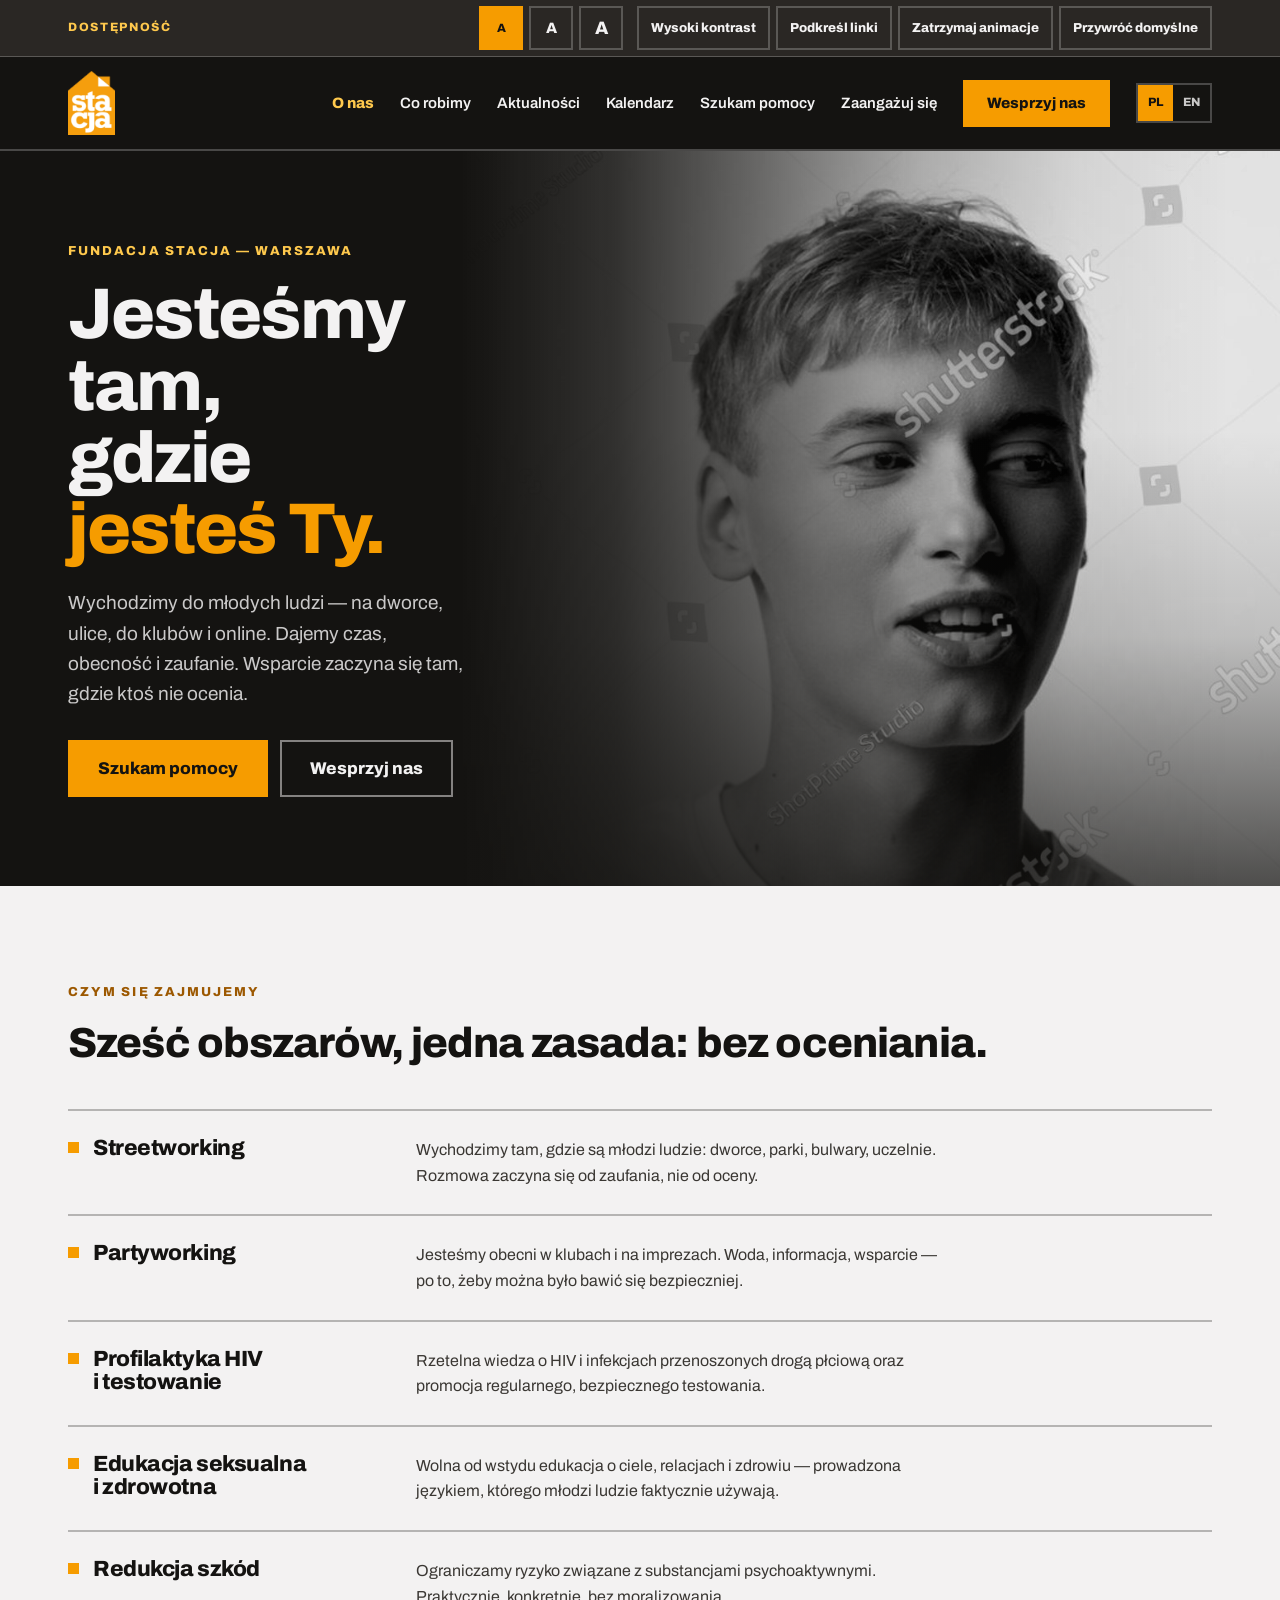
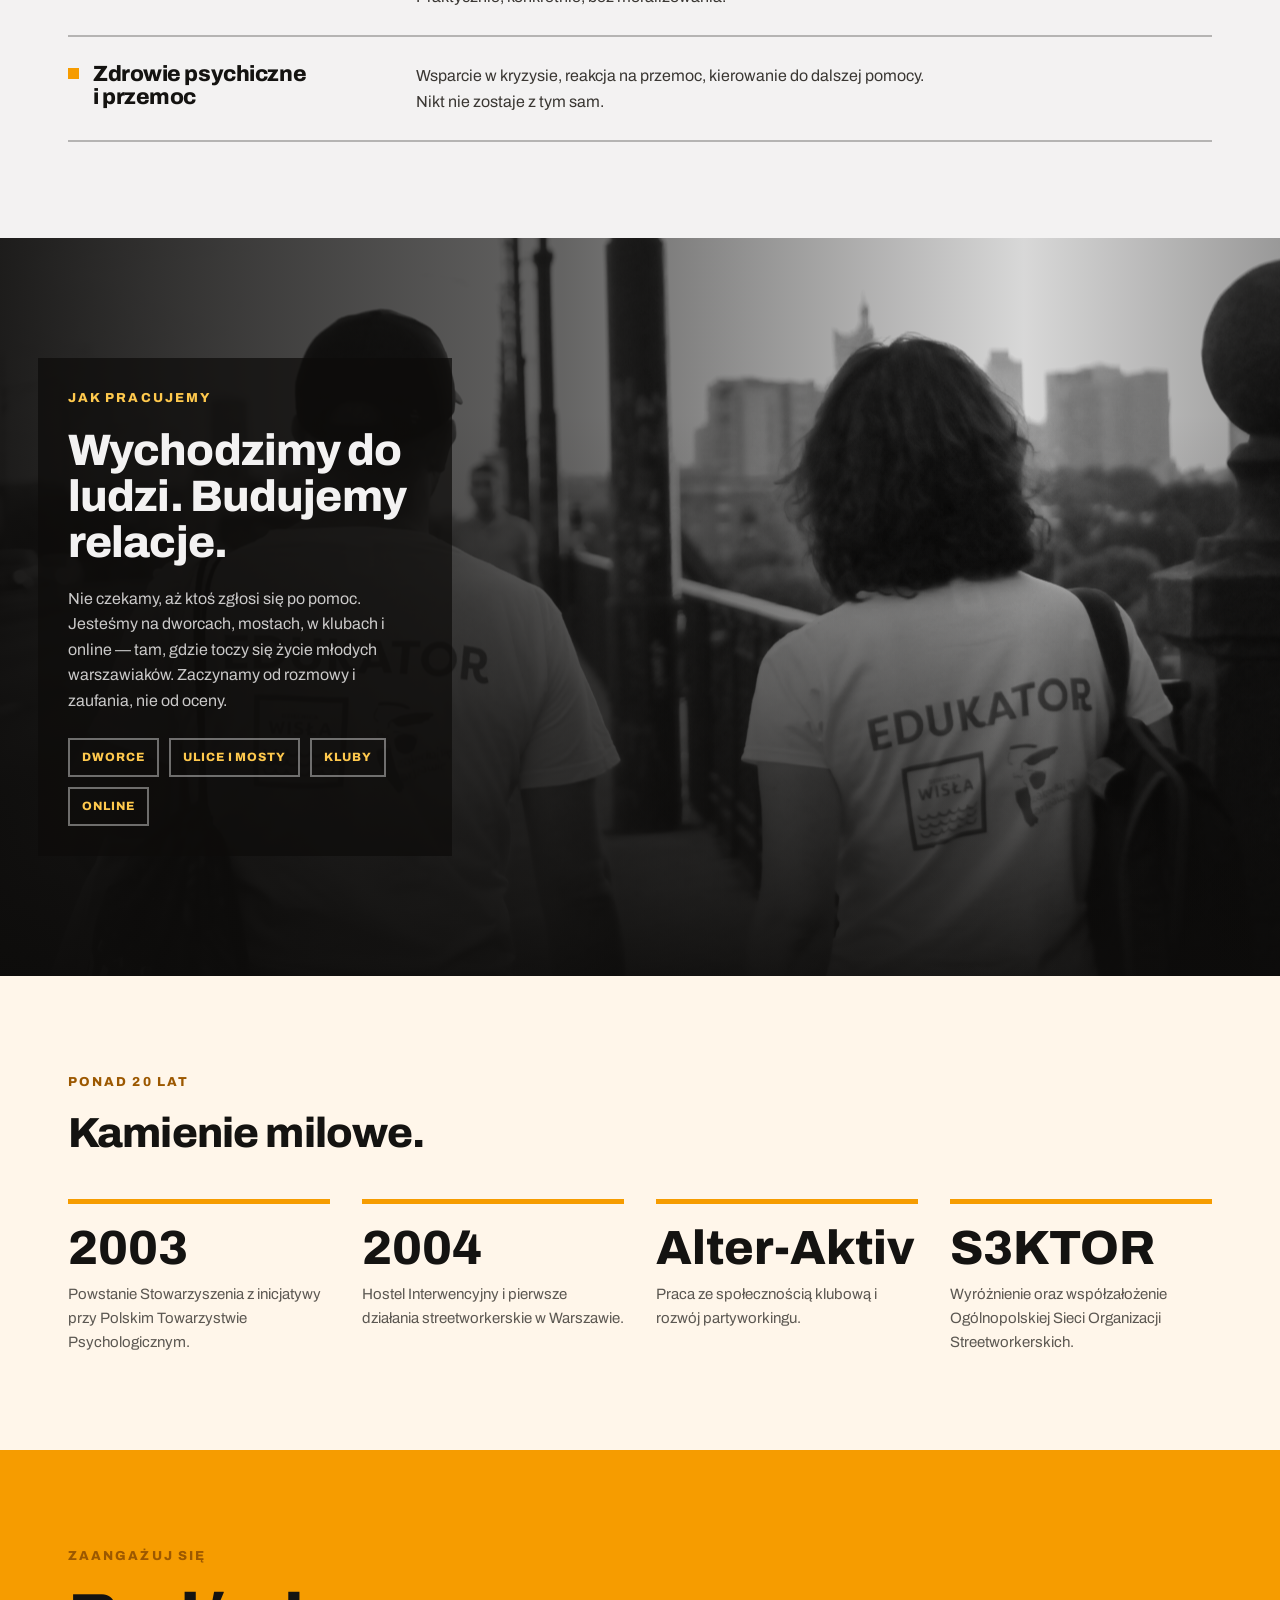
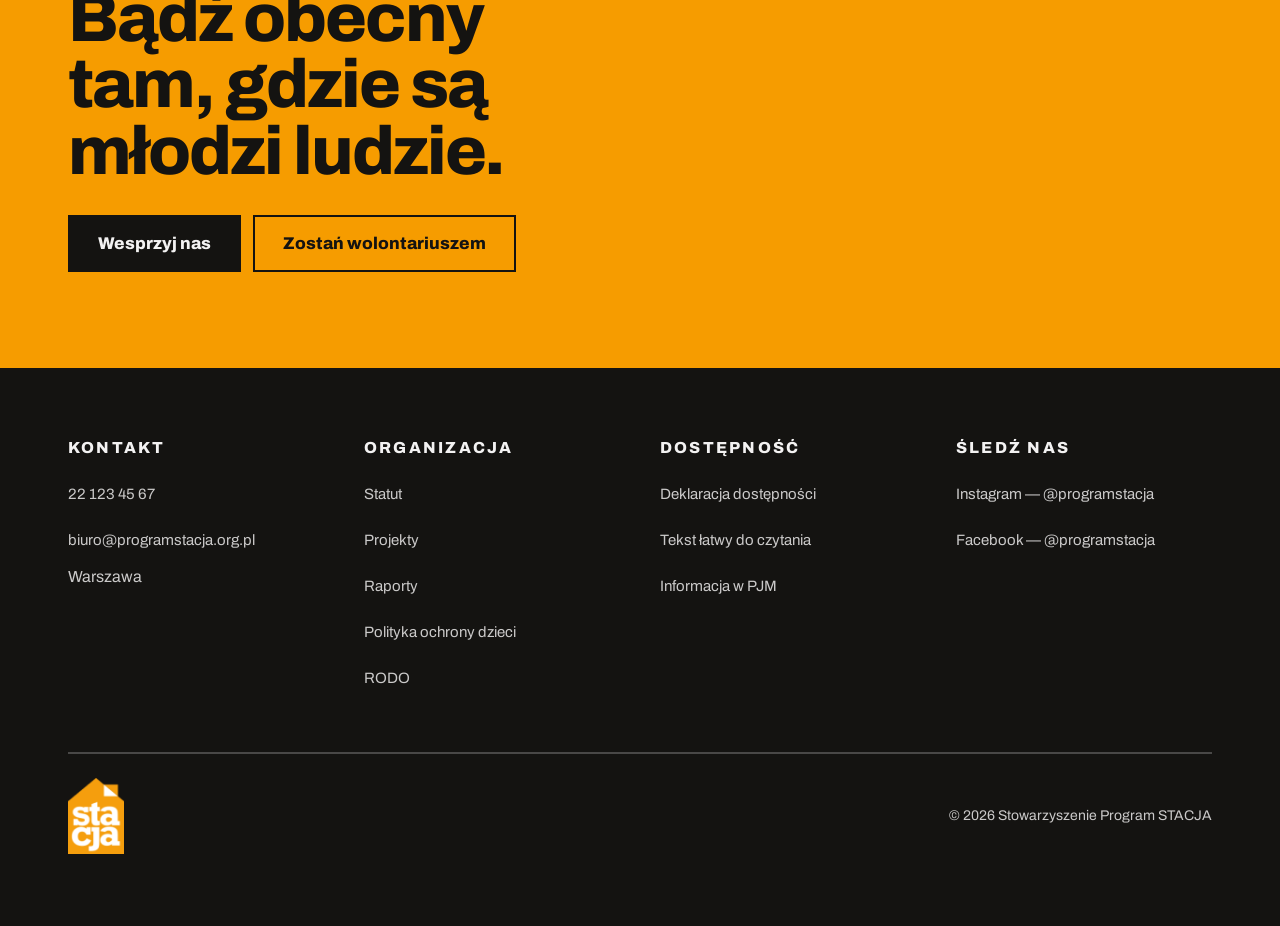
==== commit f68d99f6: "Update index.html" ====
--- a/index.html
+++ b/index.html
@@ -77,7 +77,7 @@
   <div class="hero__inner">
     <div class="hero__text">
       <span class="eyebrow eyebrow--on-dark">Fundacja Stacja — Warszawa</span>
-      <h1>Jesteśmy tam,<br>gdzie <em>jesteś&nbsp;ty.</em></h1>
+      <h1>Jesteśmy tam,<br>gdzie <em>jesteś&nbsp;Ty.</em></h1>
       <p class="hero__lead">Wychodzimy do młodych ludzi — na dworce, ulice, do klubów i online. Dajemy czas, obecność i zaufanie. Wsparcie zaczyna się tam, gdzie ktoś nie ocenia.</p>
       <div class="hero__cta">
         <a class="btn btn--fill btn--lg" href="szukam-pomocy.html">Szukam pomocy</a>
